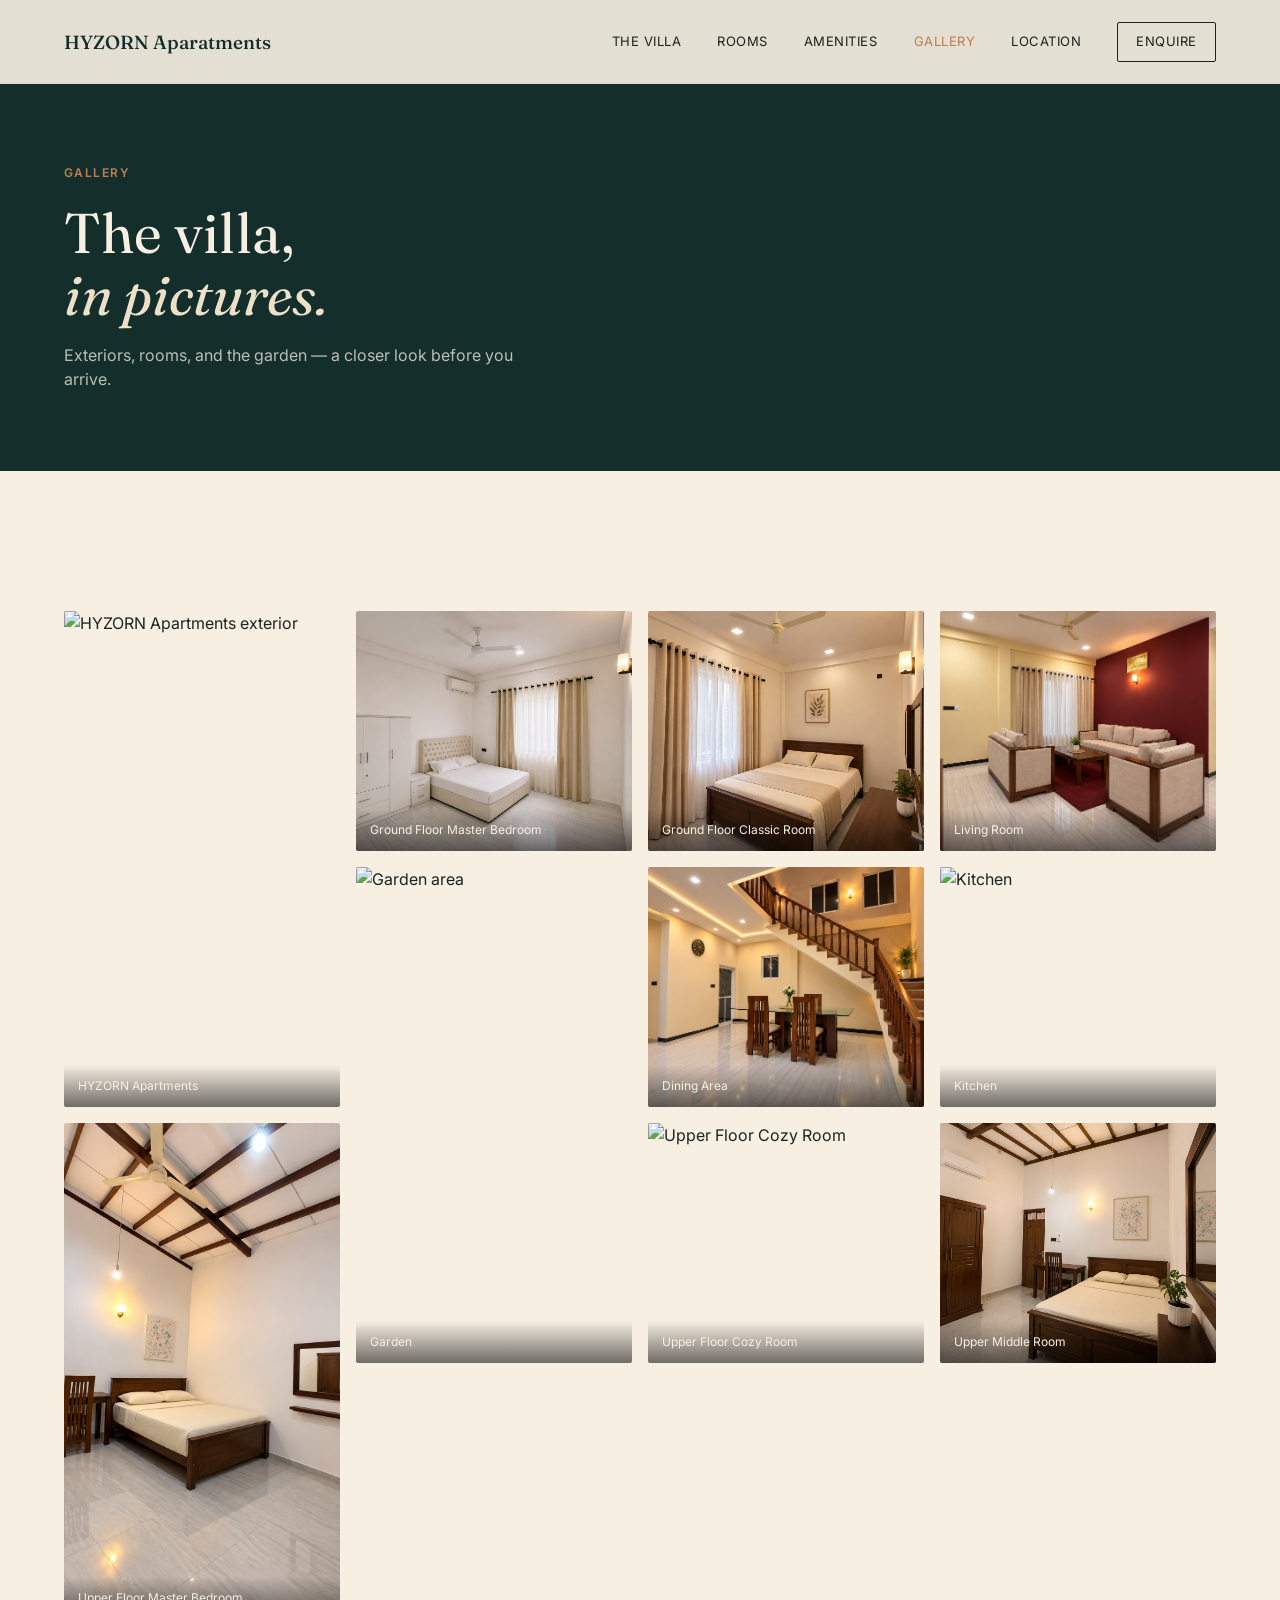
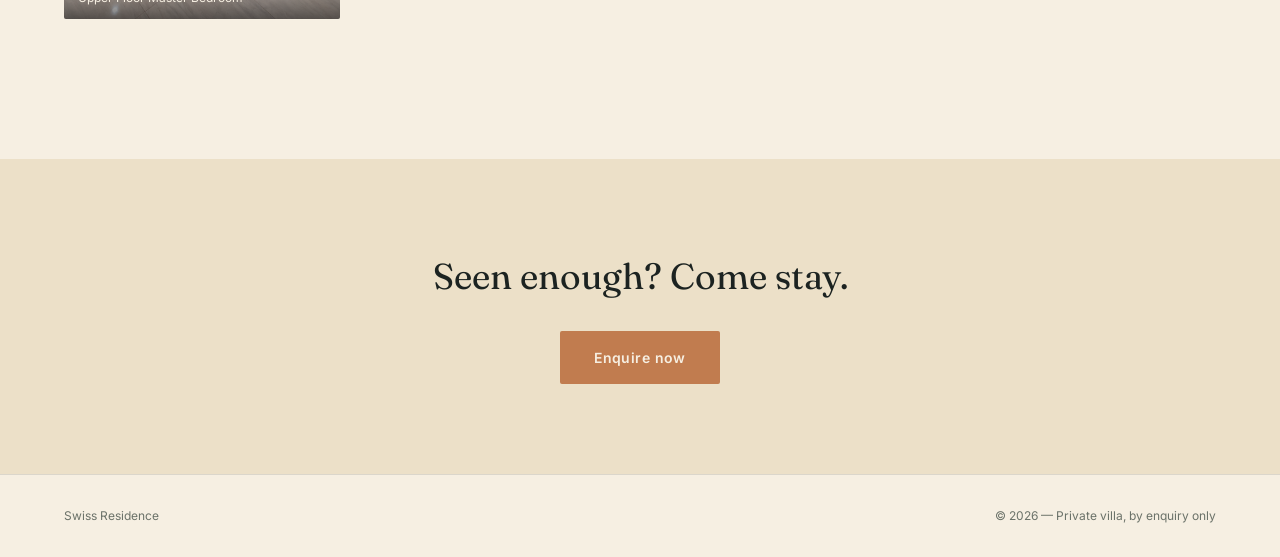
==== gallery.html @ 86ce9669 "Changes" ====
<!DOCTYPE html>
<html lang="en">
<head>
<meta charset="UTF-8">
<meta name="viewport" content="width=device-width, initial-scale=1.0">
<title>Gallery — HYZORN Aparatments, Galle</title>
<meta name="description" content="Photo gallery of Swiss Residence, a private villa in Galle, Sri Lanka.">
<link rel="preconnect" href="https://fonts.googleapis.com">
<link rel="preconnect" href="https://fonts.gstatic.com" crossorigin>
<link href="https://fonts.googleapis.com/css2?family=Fraunces:ital,opsz,wght@0,9..144,300;0,9..144,400;0,9..144,500;1,9..144,400;1,9..144,500&family=Inter:wght@400;500;600&display=swap" rel="stylesheet">
<link rel="stylesheet" href="css/style.css">
</head>
<body>

<!-- NAV -->
<header class="nav scrolled" id="siteNav">
  <a href="index.html" class="nav-mark">HYZORN Aparatments</a>
  <button class="nav-toggle" id="navToggle" aria-label="Toggle menu">☰</button>
  <nav class="nav-links" id="navLinks">
    <a href="index.html#about">The Villa</a>
    <a href="rooms.html">Rooms</a>
    <a href="index.html#amenities">Amenities</a>
    <a href="gallery.html" class="active">Gallery</a>
    <a href="index.html#location">Location</a>
    <a href="index.html#contact" class="nav-cta">Enquire</a>
  </nav>
</header>

<main>

  <!-- PAGE BANNER -->
  <section class="page-banner">
    <div class="page-banner-inner">
      <p class="section-kicker reveal">Gallery</p>
      <h1 class="page-title reveal">The villa,<br><em>in pictures.</em></h1>
      <p class="page-sub reveal">Exteriors, rooms, and the garden — a closer look before you arrive.</p>
    </div>
  </section>

  <!-- FULL GALLERY -->
  <section class="section gallery-full">
  <div class="gallery-grid gallery-grid-large">

  <figure class="g-item g-tall reveal">
    <img src="images/villa.JPEG" alt="HYZORN Apartments exterior" loading="lazy">
    <figcaption>HYZORN Apartments</figcaption>
  </figure>

  <figure class="g-item reveal">
    <img src="images/room1.png" alt="Ground Floor Master Bedroom" loading="lazy">
    <figcaption>Ground Floor Master Bedroom</figcaption>
  </figure>

  <figure class="g-item reveal">
    <img src="images/room2.png" alt="Ground Floor Classic Room" loading="lazy">
    <figcaption>Ground Floor Classic Room</figcaption>
  </figure>

  <figure class="g-item reveal">
    <img src="images/image4.png" alt="Living room" loading="lazy">
    <figcaption>Living Room</figcaption>
  </figure>

  <figure class="g-item g-tall reveal">
    <img src="images/terrace.JPEG" alt="Garden area" loading="lazy">
    <figcaption>Garden</figcaption>
  </figure>

  <figure class="g-item reveal">
    <img src="images/image7.png" alt="Dining area" loading="lazy">
    <figcaption>Dining Area</figcaption>
  </figure>

  <figure class="g-item reveal">
    <img src="images/kitchen.JPEG" alt="Kitchen" loading="lazy">
    <figcaption>Kitchen</figcaption>
  </figure>

  <figure class="g-item g-tall reveal">
    <img src="images/room3.png" alt="Upper Floor Master Bedroom" loading="lazy">
    <figcaption>Upper Floor Master Bedroom</figcaption>
  </figure>

  <figure class="g-item reveal">
    <img src="images/room4.png" alt="Upper Floor Cozy Room" loading="lazy">
    <figcaption>Upper Floor Cozy Room</figcaption>
  </figure>

  <figure class="g-item reveal">
    <img src="images/room5.png" alt="Upper Middle Room" loading="lazy">
    <figcaption>Upper Middle Room</figcaption>
  </figure>

</div>
  </section>

  <!-- CTA BAND -->
  <section class="cta-band">
    <h2 class="reveal">Seen enough? Come stay.</h2>
    <a href="index.html#contact" class="btn reveal">Enquire now</a>
  </section>

</main>

<footer class="footer">
  <span>Swiss Residence</span>
  <span>&copy; <span id="year"></span> — Private villa, by enquiry only</span>
</footer>

<script src="js/script.js"></script>
</body>
</html>
---- css/style.css ----
/* ============================================
   Swiss Residence — Oceanview / Cinematic theme
   Color:  deep #142e2b · ocean #2f6f77
           sand #f6efe2 · terracotta #c17c4f · ink #1c2321
   Type:   Fraunces (display, incl. italic) · Inter (body)
   ============================================ */

:root {
  --deep: #142e2b;
  --ocean: #2f6f77;
  --sand: #f6efe2;
  --sand-warm: #ece0c8;
  --terracotta: #c17c4f;
  --ink: #1c2321;
  --line: rgba(28, 35, 33, 0.12);

  --font-display: "Fraunces", Georgia, serif;
  --font-body: "Inter", -apple-system, BlinkMacSystemFont, sans-serif;

  --edge: 64px;
  --nav-h: 84px;
}

* { box-sizing: border-box; margin: 0; padding: 0; }
html { scroll-behavior: smooth; }

body {
  background: var(--sand);
  color: var(--ink);
  font-family: var(--font-body);
  line-height: 1.5;
  -webkit-font-smoothing: antialiased;
}

a { color: inherit; text-decoration: none; }
img { max-width: 100%; display: block; }
ul, dl { list-style: none; }

@media (prefers-reduced-motion: reduce) {
  html { scroll-behavior: auto; }
  * { transition: none !important; }
  .reveal { opacity: 1 !important; transform: none !important; }
}

a:focus-visible, button:focus-visible, input:focus-visible, textarea:focus-visible {
  outline: 2px solid var(--terracotta);
  outline-offset: 3px;
}

/* ============================================
   Scroll reveal (JS toggles .is-visible)
   ============================================ */

.reveal {
  opacity: 0;
  transform: translateY(28px);
  transition: opacity 0.8s ease, transform 0.8s ease;
}
.reveal.is-visible { opacity: 1; transform: translateY(0); }
/* stagger children inside grids slightly */
.room-card.reveal:nth-child(2) { transition-delay: 0.08s; }
.room-card.reveal:nth-child(3) { transition-delay: 0.16s; }
.room-card.reveal:nth-child(4) { transition-delay: 0.24s; }
.room-card.reveal:nth-child(5) { transition-delay: 0.32s; }
.amenity.reveal:nth-child(2) { transition-delay: 0.06s; }
.amenity.reveal:nth-child(3) { transition-delay: 0.12s; }
.amenity.reveal:nth-child(4) { transition-delay: 0.18s; }
.amenity.reveal:nth-child(5) { transition-delay: 0.24s; }
.amenity.reveal:nth-child(6) { transition-delay: 0.3s; }

/* ============================================
   Nav
   ============================================ */

.nav {
  position: fixed;
  top: 0; left: 0; right: 0;
  height: var(--nav-h);
  z-index: 100;
  display: flex;
  align-items: center;
  justify-content: space-between;
  padding: 0 var(--edge);
  background: transparent;
  transition: background 0.35s ease, box-shadow 0.35s ease, padding 0.35s ease;
}
.nav.scrolled {
  background: rgba(246, 239, 226, 0.92);
  backdrop-filter: blur(8px);
  box-shadow: 0 1px 0 var(--line);
}
.nav-mark {
  font-family: var(--font-display);
  font-weight: 500;
  font-size: 19px;
  color: var(--sand);
  transition: color 0.35s ease;
}
.nav.scrolled .nav-mark { color: var(--deep); }

.nav-links {
  display: flex;
  align-items: center;
  gap: 36px;
  font-size: 13px;
  letter-spacing: 0.04em;
  text-transform: uppercase;
  color: var(--sand);
  transition: color 0.35s ease;
}
.nav.scrolled .nav-links { color: var(--ink); }
.nav-links a:hover { color: var(--terracotta); }
.nav-cta {
  border: 1px solid currentColor;
  padding: 9px 18px;
  border-radius: 2px;
}

.nav-toggle {
  display: none;
  background: none;
  border: none;
  font-size: 20px;
  color: var(--sand);
  cursor: pointer;
}
.nav.scrolled .nav-toggle { color: var(--ink); }

/* ============================================
   Hero
   ============================================ */

.hero {
  position: relative;
  min-height: 100vh;
  display: flex;
  align-items: flex-end;
  color: var(--sand);
  overflow: hidden;
}

.hero-media {
  position: absolute;
  inset: 0;
  z-index: 0;
}
.hero-media img {
  width: 100%; height: 100%;
  object-fit: cover;
  object-position: center;
}
.hero-scrim {
  position: absolute;
  inset: 0;
  background: linear-gradient(180deg,
    rgba(20, 46, 43, 0.55) 0%,
    rgba(20, 46, 43, 0.35) 40%,
    rgba(20, 46, 43, 0.85) 100%);
}

.hero-inner {
  position: relative;
  z-index: 1;
  padding: 0 var(--edge) 120px;
  max-width: 780px;
}

.hero-kicker {
  font-size: 13px;
  letter-spacing: 0.14em;
  text-transform: uppercase;
  color: var(--sand-warm);
  margin-bottom: 20px;
}

.hero-title {
  font-family: var(--font-display);
  font-weight: 400;
  font-size: clamp(42px, 6.5vw, 84px);
  line-height: 1.05;
  margin-bottom: 24px;
}
.hero-title em {
  font-style: italic;
  font-weight: 400;
}

.hero-sub {
  font-size: 17px;
  color: var(--sand-warm);
  max-width: 480px;
  margin-bottom: 36px;
  line-height: 1.6;
}

.btn {
  display: inline-block;
  background: var(--terracotta);
  color: var(--sand);
  font-weight: 600;
  font-size: 14px;
  letter-spacing: 0.03em;
  padding: 16px 34px;
  border: none;
  border-radius: 2px;
  cursor: pointer;
  transition: background 0.2s ease, transform 0.2s ease;
}
.btn:hover { background: var(--deep); transform: translateY(-1px); }

.hero-scroll {
  position: absolute;
  bottom: 40px; left: 50%;
  transform: translateX(-50%);
  z-index: 1;
  width: 1px; height: 56px;
  background: rgba(246, 239, 226, 0.4);
}
.hero-scroll span {
  position: absolute;
  top: 0; left: -2px;
  width: 5px; height: 5px;
  border-radius: 50%;
  background: var(--terracotta);
  animation: cueMove 2.2s ease-in-out infinite;
}
@keyframes cueMove {
  0% { top: 0; opacity: 1; }
  90% { opacity: 1; }
  100% { top: 50px; opacity: 0; }
}

/* ============================================
   Section shell
   ============================================ */

.section {
  padding: 140px var(--edge);
  max-width: 1320px;
  margin: 0 auto;
}

.section-kicker {
  font-size: 12px;
  font-weight: 600;
  letter-spacing: 0.12em;
  text-transform: uppercase;
  color: var(--terracotta);
  margin-bottom: 20px;
}

.section-heading {
  font-family: var(--font-display);
  font-weight: 400;
  font-size: clamp(30px, 3.6vw, 46px);
  line-height: 1.15;
  max-width: 720px;
  margin-bottom: 56px;
}

/* ============================================
   About
   ============================================ */

.about-grid {
  display: grid;
  grid-template-columns: 1fr 1fr;
  gap: 72px;
  align-items: start;
}
.about-heading {
  font-family: var(--font-display);
  font-weight: 400;
  font-size: clamp(28px, 3.4vw, 42px);
  line-height: 1.2;
}
.about-heading em { font-style: italic; color: var(--ocean); }

.about-copy p {
  font-size: 15.5px;
  color: #3c443f;
  margin-bottom: 18px;
}

.about-facts {
  margin-top: 32px;
  border-top: 1px solid var(--line);
}
.about-facts div {
  display: flex;
  justify-content: space-between;
  padding: 14px 0;
  border-bottom: 1px solid var(--line);
  font-size: 14px;
}
.about-facts dt { color: #6b7269; }
.about-facts dd { font-weight: 600; }

/* ============================================
   Rooms
   ============================================ */

.room-list {
  display: grid;
  grid-template-columns: repeat(3, 1fr);
  gap: 1px;
  background: var(--line);
  border: 1px solid var(--line);
}
.room-card {
  background: var(--sand);
  padding: 40px 32px;
}
.room-no {
  font-family: var(--font-display);
  font-style: italic;
  font-size: 22px;
  color: var(--terracotta);
  display: block;
  margin-bottom: 16px;
}
.room-card h3 {
  font-family: var(--font-display);
  font-weight: 500;
  font-size: 20px;
  margin-bottom: 10px;
}
.room-card p { font-size: 14px; color: #3c443f; margin-bottom: 16px; }
.room-tag {
  font-size: 11px;
  letter-spacing: 0.05em;
  text-transform: uppercase;
  color: var(--ocean);
}

/* ============================================
   Amenities (full-bleed deep band)
   ============================================ */

.amenities {
  background: var(--deep);
  color: var(--sand);
  max-width: none;
  padding: 0;
}
.amenities-inner {
  max-width: 1320px;
  margin: 0 auto;
  padding: 140px var(--edge);
}
.amenities .section-heading { color: var(--sand); }
.amenity-grid {
  display: grid;
  grid-template-columns: repeat(3, 1fr);
  gap: 40px;
}
.amenity h3 {
  font-family: var(--font-display);
  font-weight: 500;
  font-size: 19px;
  margin-bottom: 10px;
  color: var(--sand-warm);
}
.amenity p { font-size: 14px; color: rgba(246, 239, 226, 0.7); }

/* ============================================
   Gallery
   ============================================ */

.gallery-grid {
  display: grid;
  grid-template-columns: repeat(4, 1fr);
  grid-auto-rows: 200px;
  gap: 16px;
}
.g-item { position: relative; overflow: hidden; border-radius: 2px; }
.g-tall { grid-row: span 2; }
.g-item img {
  width: 100%; height: 100%;
  object-fit: cover;
  transition: transform 0.5s ease;
}
.g-item:hover img { transform: scale(1.05); }

.ph { width: 100%; height: 100%; background: linear-gradient(135deg, var(--ocean), var(--deep)); }
.ph[data-tone="3"] { background: linear-gradient(135deg, #2f6f77, #142e2b); }
.ph[data-tone="4"] { background: linear-gradient(135deg, #c17c4f, #6b3f24); }
.ph[data-tone="6"] { background: linear-gradient(135deg, #6b7269, #232821); }

.g-item figcaption {
  position: absolute;
  bottom: 0; left: 0; right: 0;
  padding: 12px 14px;
  font-size: 12px;
  color: var(--sand);
  background: linear-gradient(transparent, rgba(0,0,0,0.55));
}

.gallery-note {
  margin-top: 24px;
  font-size: 13px;
  color: #6b7269;
}
.gallery-note code {
  background: var(--line);
  padding: 2px 6px;
  border-radius: 2px;
  font-family: monospace;
}

/* ============================================
   Location
   ============================================ */

.location-grid {
  display: grid;
  grid-template-columns: 1fr 1fr;
  gap: 64px;
  align-items: start;
}
.location-list { margin: 28px 0; }
.location-list li {
  display: flex;
  justify-content: space-between;
  padding: 12px 0;
  border-bottom: 1px solid var(--line);
  font-size: 14.5px;
}
.location-list li span:last-child { color: var(--terracotta); font-weight: 600; }

.location-map {
  background: var(--deep);
  border-radius: 4px;
  padding: 24px;
  overflow: hidden;
}
.location-map svg { width: 100%; height: auto; display: block; }
.map-contour { fill: none; stroke: var(--sand-warm); stroke-width: 1.2; opacity: 0.4; }
.map-pin { fill: var(--terracotta); }
.map-radius { fill: none; stroke: var(--terracotta); stroke-width: 1; opacity: 0.35; }
.map-label {
  fill: var(--sand);
  font-size: 13px;
  font-family: var(--font-body);
  font-weight: 600;
  letter-spacing: 0.08em;
  text-transform: uppercase;
}
.map-small-label { fill: rgba(246,239,226,0.6); font-size: 11px; font-family: var(--font-body); letter-spacing: 0.05em; }

/* ============================================
   Contact
   ============================================ */

.contact-grid {
  display: grid;
  grid-template-columns: 1.3fr 1fr;
  gap: 80px;
}
.field-row { margin-bottom: 20px; display: flex; flex-direction: column; gap: 8px; }
.field-row label {
  font-size: 12px;
  letter-spacing: 0.06em;
  text-transform: uppercase;
  color: #6b7269;
}
.field-row input, .field-row textarea {
  border: 1px solid var(--line);
  background: transparent;
  padding: 12px 14px;
  border-radius: 2px;
  font-family: inherit;
}
.field-row input:focus, .field-row textarea:focus { border-color: var(--terracotta); }
.two-col { flex-direction: row; gap: 16px; }
.two-col > div { flex: 1; display: flex; flex-direction: column; gap: 8px; }

.form-note { margin-top: 14px; font-size: 13px; color: var(--ocean); min-height: 18px; }

.contact-details .lead {
  font-family: var(--font-display);
  font-size: 21px;
  margin-bottom: 24px;
}
.contact-details dl div {
  display: flex;
  flex-direction: column;
  gap: 4px;
  padding: 16px 0;
  border-bottom: 1px solid var(--line);
}
.contact-details dt { font-size: 11px; letter-spacing: 0.08em; text-transform: uppercase; color: #6b7269; }
.contact-details dd { font-weight: 600; }

/* ============================================
   Interior page banner (Rooms / Gallery)
   ============================================ */

.page-banner {
  background: var(--deep);
  color: var(--sand);
  padding: calc(var(--nav-h) + 80px) var(--edge) 80px;
}
.page-banner-inner { max-width: 720px; }
.page-banner .section-kicker { color: var(--terracotta); }
.page-title {
  font-family: var(--font-display);
  font-weight: 400;
  font-size: clamp(34px, 5vw, 56px);
  line-height: 1.1;
  margin-bottom: 18px;
}
.page-title em { font-style: italic; color: var(--sand-warm); }
.page-sub { font-size: 16px; color: rgba(246, 239, 226, 0.75); max-width: 480px; }

.nav-links a.active { color: var(--terracotta); }

/* ============================================
   Room detail rows (Rooms page)
   ============================================ */

.room-detail-list { display: flex; flex-direction: column; gap: 100px; }

.room-detail {
  display: grid;
  grid-template-columns: 1.1fr 1fr;
  gap: 64px;
  align-items: center;
}
.room-detail.reverse { direction: rtl; }
.room-detail.reverse > * { direction: ltr; }

.room-detail-media {
  aspect-ratio: 4 / 3;
  border-radius: 4px;
  overflow: hidden;
}
.room-detail-media .ph { width: 100%; height: 100%; }
.room-detail-media img { width: 100%; height: 100%; object-fit: cover; }

.room-detail-meta {
  font-size: 12px;
  letter-spacing: 0.08em;
  text-transform: uppercase;
  color: var(--terracotta);
  font-weight: 600;
}
.room-detail-copy h2 {
  font-family: var(--font-display);
  font-weight: 500;
  font-size: clamp(24px, 2.6vw, 32px);
  margin: 14px 0 16px;
}
.room-detail-copy p {
  font-size: 15px;
  color: #3c443f;
  margin-bottom: 22px;
  max-width: 460px;
}

.tag-list {
  display: flex;
  flex-wrap: wrap;
  gap: 10px;
  margin-bottom: 28px;
}
.tag-list li {
  font-size: 12px;
  letter-spacing: 0.03em;
  padding: 8px 14px;
  border: 1px solid var(--line);
  border-radius: 999px;
  color: var(--ink);
}

.btn-outline {
  background: transparent;
  color: var(--ink);
  border: 1px solid var(--ink);
}
.btn-outline:hover { background: var(--ink); color: var(--sand); }

/* ============================================
   CTA band (bottom of Rooms / Gallery pages)
   ============================================ */

.cta-band {
  background: var(--sand-warm);
  padding: 90px var(--edge);
  text-align: center;
}
.cta-band h2 {
  font-family: var(--font-display);
  font-weight: 400;
  font-size: clamp(26px, 3vw, 36px);
  margin-bottom: 28px;
}

/* ============================================
   Gallery page: slightly larger tiles
   ============================================ */

.gallery-grid-large { grid-auto-rows: 240px; }

/* ============================================
   Footer
   ============================================ */

.footer {
  padding: 32px var(--edge);
  display: flex;
  justify-content: space-between;
  font-size: 12px;
  color: #6b7269;
  border-top: 1px solid var(--line);
}

/* ============================================
   Responsive
   ============================================ */

@media (max-width: 900px) {
  :root { --edge: 24px; }
  .nav-links {
    position: fixed;
    top: var(--nav-h); left: 0; right: 0;
    flex-direction: column;
    align-items: flex-start;
    gap: 0;
    background: var(--sand);
    color: var(--ink);
    transform: translateY(-12px);
    opacity: 0;
    pointer-events: none;
    transition: opacity 0.25s ease, transform 0.25s ease;
    padding: 8px 24px 20px;
  }
  .nav-links.open { opacity: 1; transform: translateY(0); pointer-events: auto; }
  .nav-links a { width: 100%; padding: 14px 0; border-bottom: 1px solid var(--line); }
  .nav-toggle { display: block; }
  .nav.scrolled ~ .nav-links, .nav-links { color: var(--ink); }

  .about-grid, .location-grid, .contact-grid { grid-template-columns: 1fr; gap: 40px; }
  .room-list { grid-template-columns: 1fr; }
  .amenity-grid { grid-template-columns: repeat(2, 1fr); }
  .gallery-grid { grid-template-columns: repeat(2, 1fr); }
  .section { padding: 90px 24px; }
  .amenities-inner { padding: 90px 24px; }

  .room-detail,
  .room-detail.reverse {
    grid-template-columns: 1fr;
    direction: ltr;
    gap: 28px;
  }
  .room-detail-list { gap: 60px; }
  .page-banner { padding: calc(var(--nav-h) + 40px) 24px 56px; }
}

@media (max-width: 520px) {
  .amenity-grid, .gallery-grid { grid-template-columns: 1fr; }
}

.whatsapp-contact {
  margin: 28px 0 32px;
}

.whatsapp-btn {
  display: inline-flex;
  align-items: center;
  justify-content: center;
  gap: 14px;
  background: #293d28;
  color: #fff;
  padding: 18px 28px;
  border-radius: 50px;
  font-size: 13px;
  font-weight: 600;
  letter-spacing: 2px;
  text-decoration: none;
  transition: all 0.3s ease;
}

.whatsapp-btn:hover {
  background: #3d5738;
  transform: translateY(-2px);
}

.whatsapp-arrow {
  font-size: 23px;
  margin-left: 6px;
}

.whatsapp-phone {
  display: block;
  width: fit-content;
  margin-top: 18px;
  color: #242c23;
  font-size: 19px;
  text-decoration: none;
}

.whatsapp-description {
  margin-top: 7px;
  color: #929b8b;
  font-size: 15px;
}

@media (max-width: 480px) {
  .whatsapp-btn {
    padding: 16px 20px;
    font-size: 11px;
    letter-spacing: 1.5px;
  }
}
.location-map {
  width: 100%;
  min-height: 380px;
  border-radius: 16px;
  overflow: hidden;
}

.location-map iframe {
  display: block;
  width: 100%;
  height: 380px;
  border: none;
}

@media (max-width: 768px) {
  .location-map {
    min-height: 300px;
  }

  .location-map iframe {
    height: 300px;
  }
}
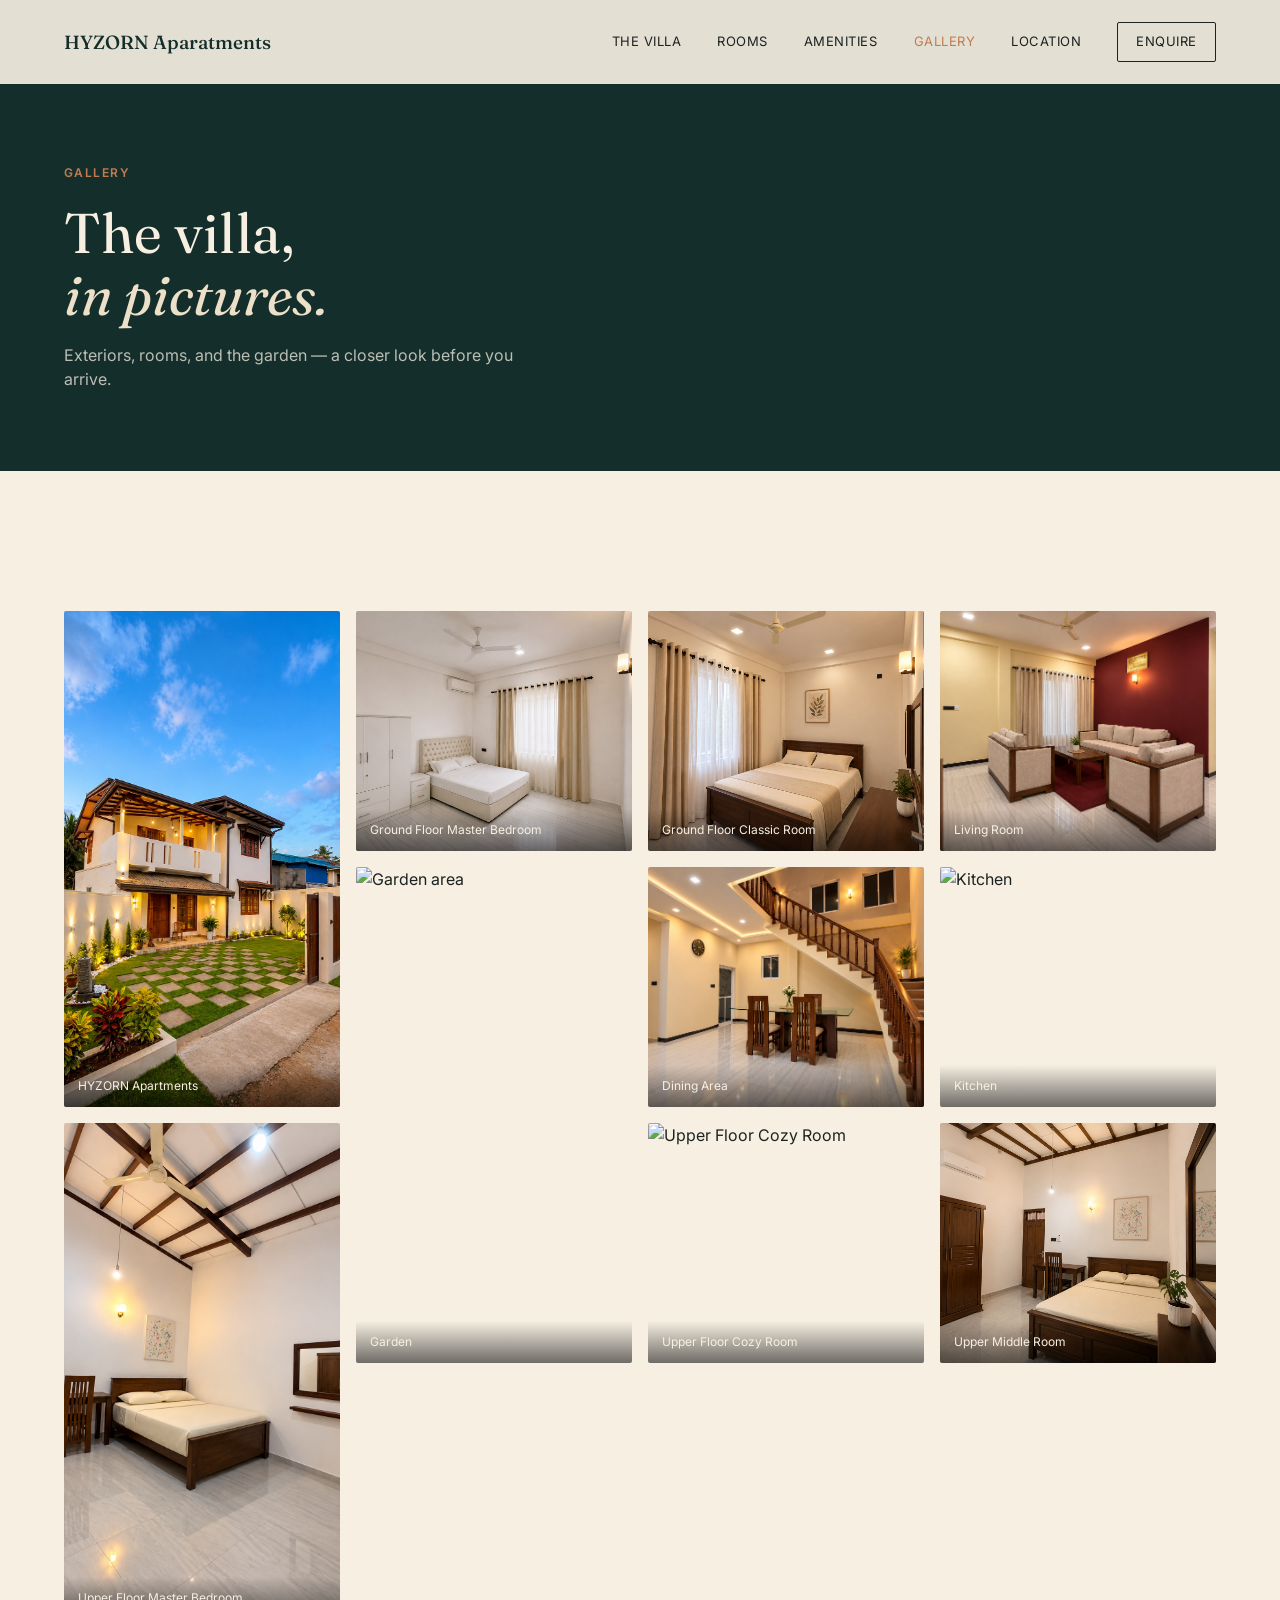
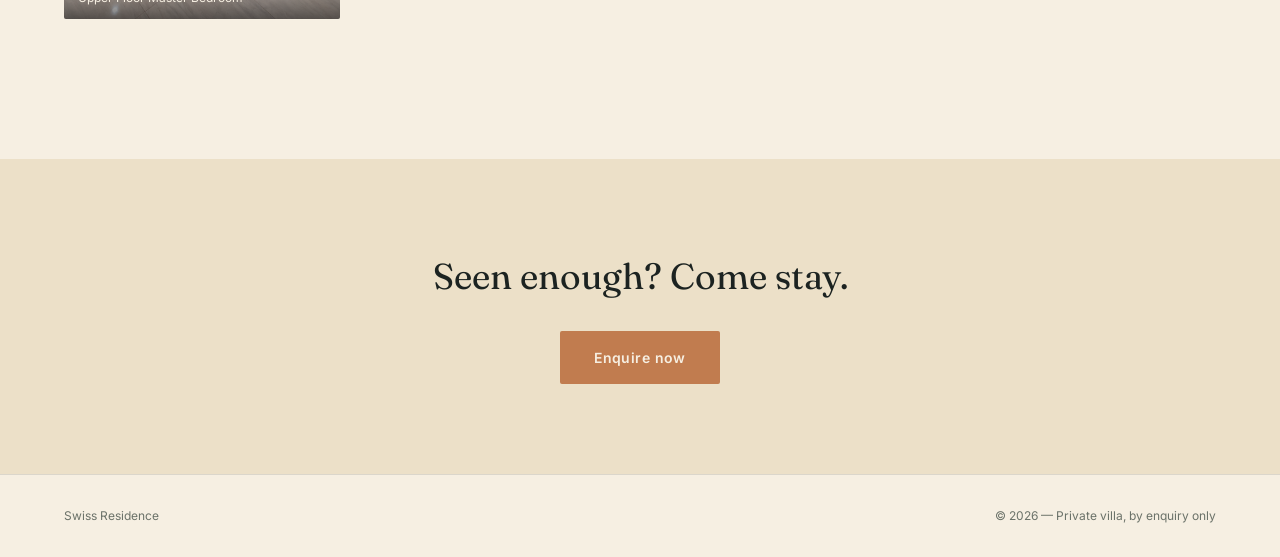
==== commit 4caee46e: "Update website files" ====
--- a/gallery.html
+++ b/gallery.html
@@ -42,7 +42,7 @@
   <div class="gallery-grid gallery-grid-large">
 
   <figure class="g-item g-tall reveal">
-    <img src="images/villa.JPEG" alt="HYZORN Apartments exterior" loading="lazy">
+    <img src="images/Hyzorn.png" alt="HYZORN Apartments exterior" loading="lazy">
     <figcaption>HYZORN Apartments</figcaption>
   </figure>
 
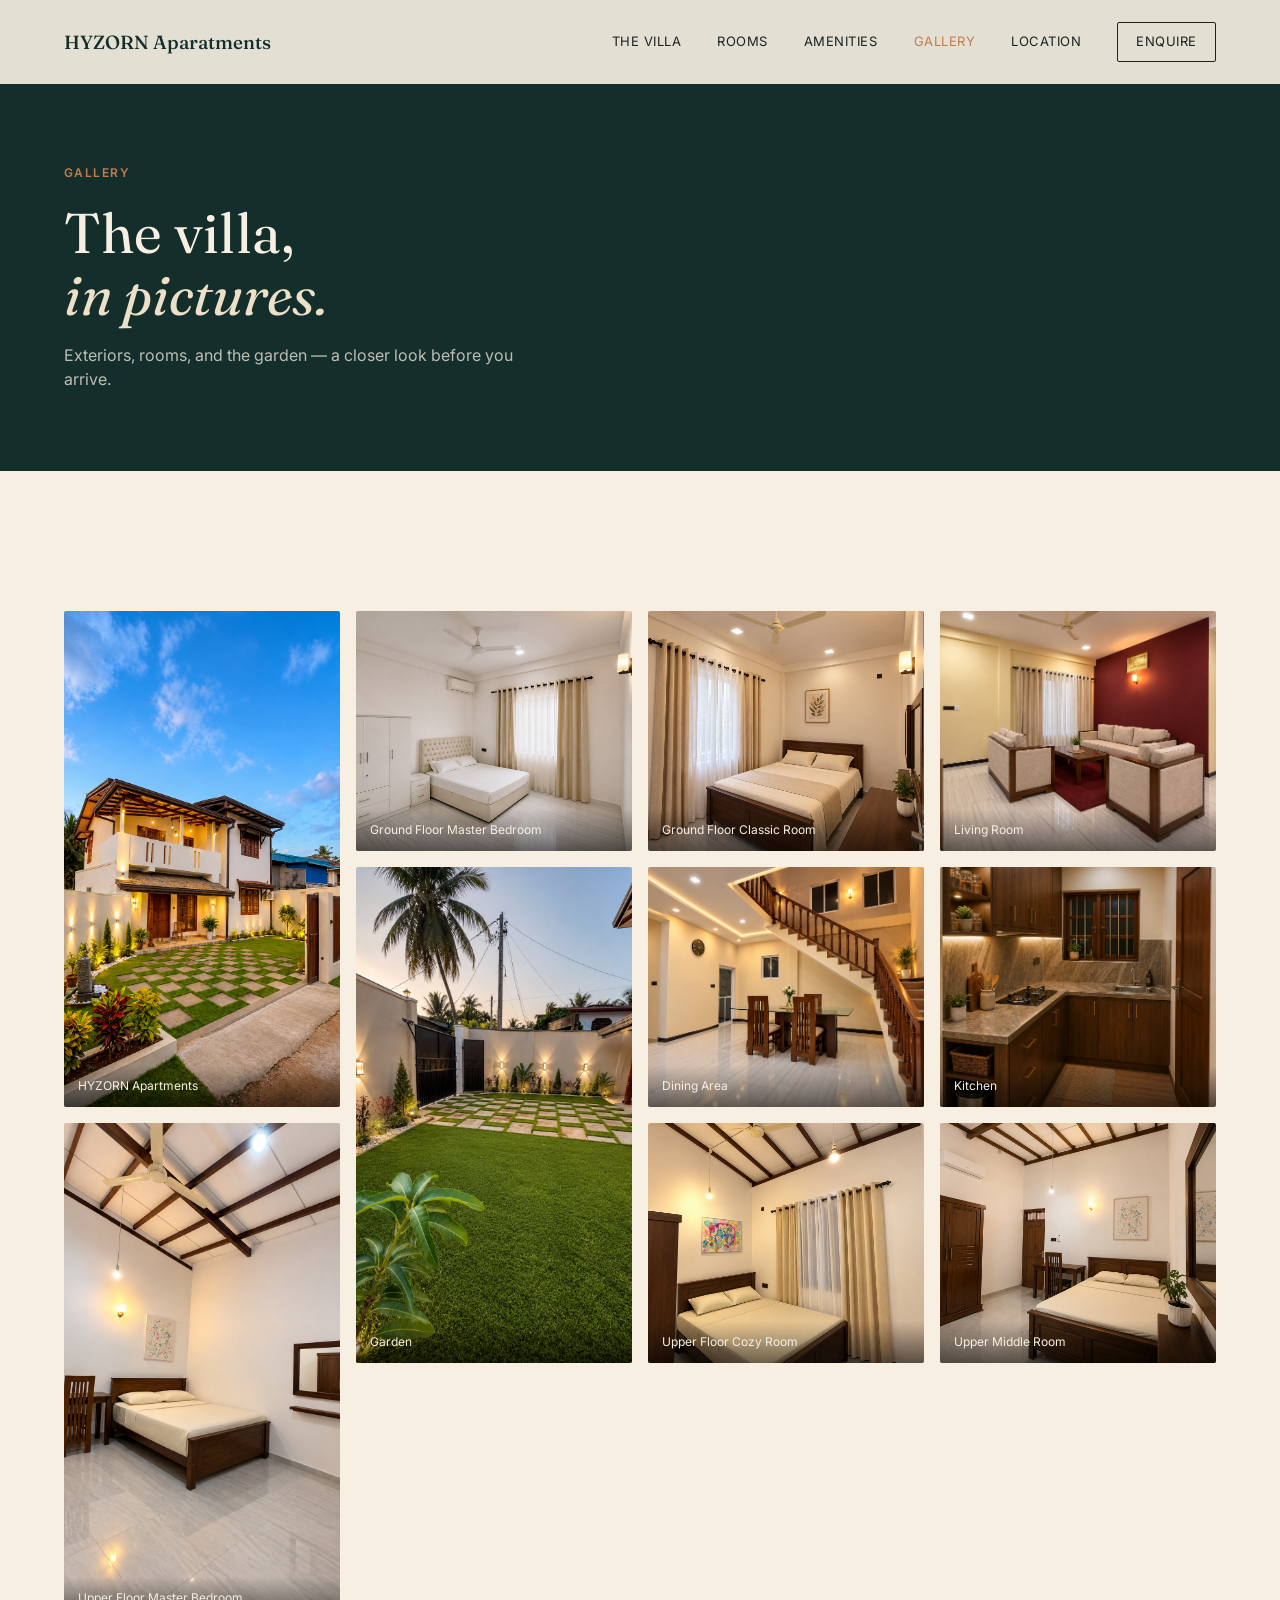
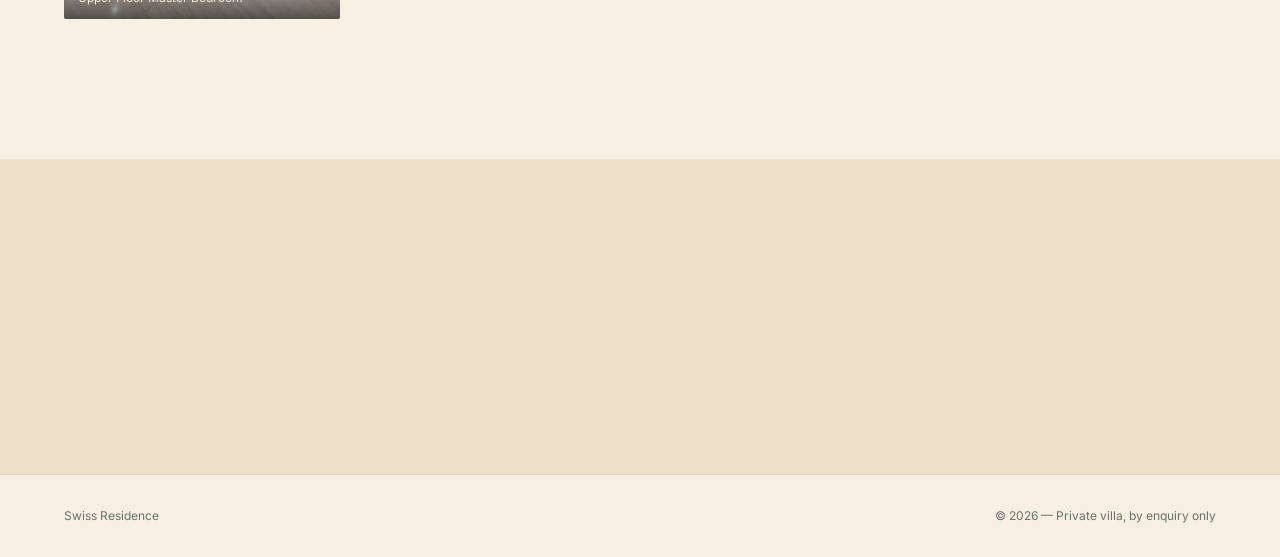
==== commit d5849df7: "Fix image file extensions in gallery.html" ====
--- a/gallery.html
+++ b/gallery.html
@@ -2,6 +2,7 @@
 <html lang="en">
 <head>
 <meta charset="UTF-8">
+<link rel="icon" type="image/png" href="/favicon.png">
 <meta name="viewport" content="width=device-width, initial-scale=1.0">
 <title>Gallery — HYZORN Aparatments, Galle</title>
 <meta name="description" content="Photo gallery of Swiss Residence, a private villa in Galle, Sri Lanka.">
@@ -62,7 +63,7 @@
   </figure>
 
   <figure class="g-item g-tall reveal">
-    <img src="images/terrace.JPEG" alt="Garden area" loading="lazy">
+    <img src="images/terrace.jpeg" alt="Garden area" loading="lazy">
     <figcaption>Garden</figcaption>
   </figure>
 
@@ -72,7 +73,7 @@
   </figure>
 
   <figure class="g-item reveal">
-    <img src="images/kitchen.JPEG" alt="Kitchen" loading="lazy">
+    <img src="images/kitchen.jpeg" alt="Kitchen" loading="lazy">
     <figcaption>Kitchen</figcaption>
   </figure>
 
@@ -82,7 +83,7 @@
   </figure>
 
   <figure class="g-item reveal">
-    <img src="images/room4.png" alt="Upper Floor Cozy Room" loading="lazy">
+    <img src="images/room4.PNG" alt="Upper Floor Cozy Room" loading="lazy">
     <figcaption>Upper Floor Cozy Room</figcaption>
   </figure>
 
